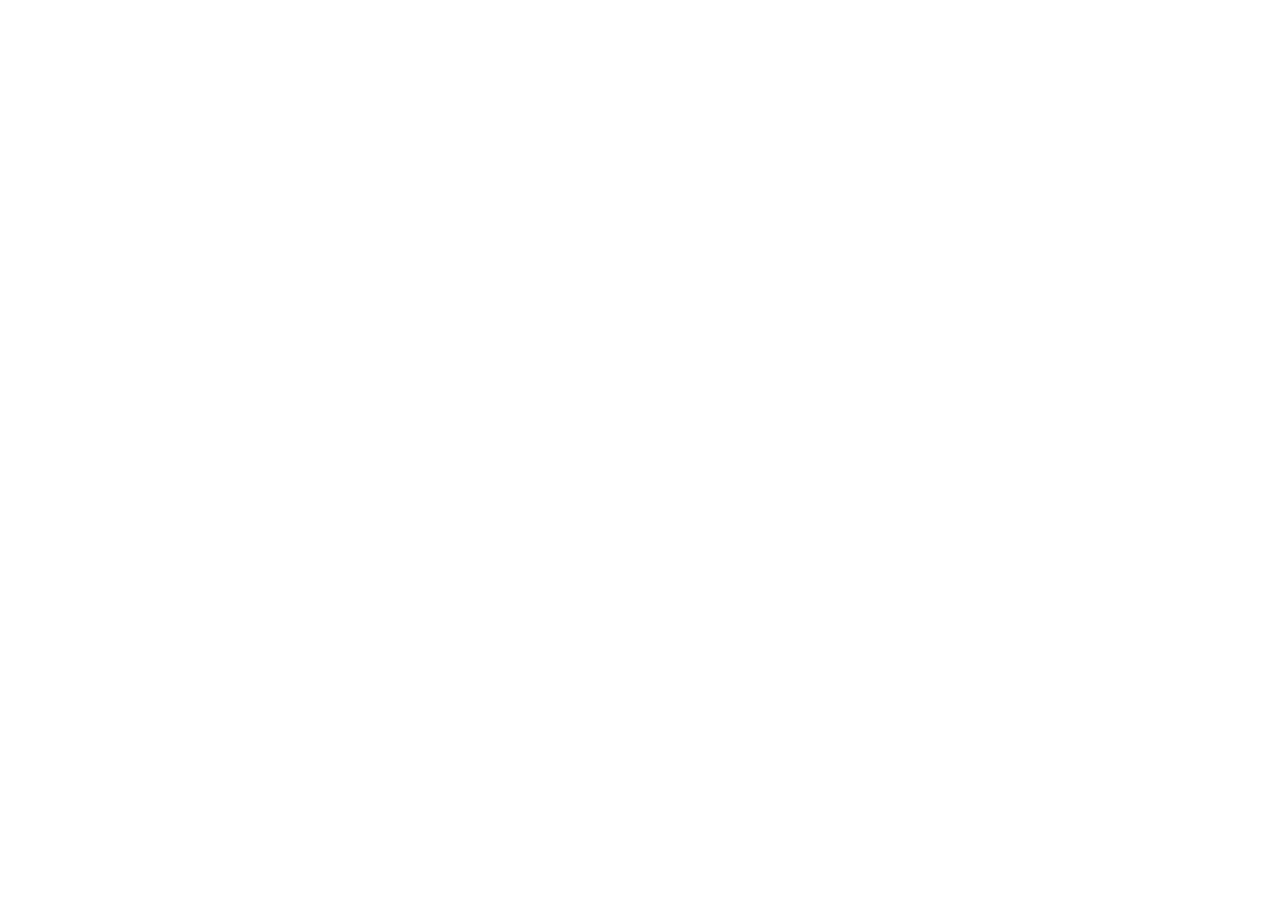
==== prosjekter.html @ 70cb468e "jeg fylte inn css arket" ====
<!DOCTYPE html>
<html lang="no">
<head>
    <meta charset="UTF-8">
    <meta name="viewport" content="width=device-width, initial-scale=1.0">
    <title>Prosjekter</title>
</head>
<body>
    
</body>
</html>
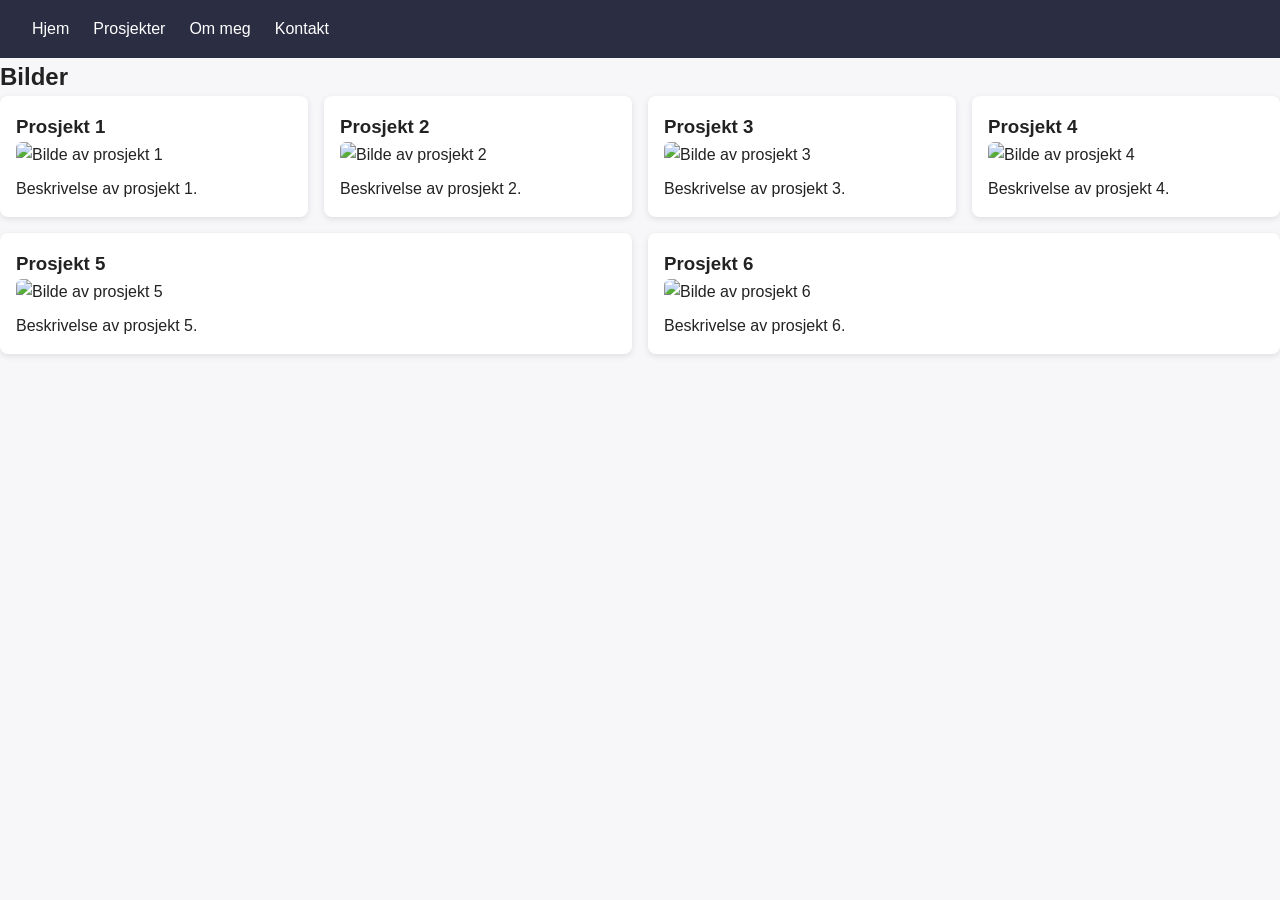
==== commit fb91d2ce: "Jeg har lagt inn bildene mine" ====
--- a/prosjekter.html
+++ b/prosjekter.html
@@ -4,8 +4,54 @@
     <meta charset="UTF-8">
     <meta name="viewport" content="width=device-width, initial-scale=1.0">
     <title>Prosjekter</title>
+<link rel="stylesheet" href="style.css">
 </head>
 <body>
-    
+    <header>
+    <nav>
+      <a href="index.html">Hjem</a>
+      <a href="prosjekter.html">Prosjekter</a>
+      <a href="index.html#om-meg">Om meg</a>
+      <a href="index.html#kontakt">Kontakt</a>
+    </nav>
+  </header>
+    <article>
+    <section id="bilder">
+    <h2>Bilder</h2>
+    <div class="kort-rad">
+        <article class="kort">
+            <h3>Prosjekt 1</h3>
+            <img src="img/uke44.matfoto.1.jpg" alt="Bilde av prosjekt 1">
+            <p>Beskrivelse av prosjekt 1.</p>
+</article>
+
+<article class="kort">
+  <h3>Prosjekt 2</h3>
+            <img src="img/uke44.matfoto.2.jpg" alt="Bilde av prosjekt 2">
+            <p>Beskrivelse av prosjekt 2.</p>
+    </article>
+
+    <article class="kort">
+  <h3>Prosjekt 3</h3>
+            <img src="img/uke44.matfoto.3.jpg" alt="Bilde av prosjekt 3">
+            <p>Beskrivelse av prosjekt 3.</p>
+    </article>
+<article class="kort">
+  <h3>Prosjekt 4</h3>
+            <img src="img/uke44.matfoto.4.jpg" alt="Bilde av prosjekt 4">
+            <p>Beskrivelse av prosjekt 4.</p>
+    </article>
+
+    <article class="kort">
+  <h3>Prosjekt 5</h3>
+            <img src="img/uke44.matfoto.5.jpg" alt="Bilde av prosjekt 5">
+            <p>Beskrivelse av prosjekt 5.</p>
+        </article>
+<article class="kort">
+  <h3>Prosjekt 6</h3>
+            <img src="img/uke44.matfoto.6.jpg" alt="Bilde av prosjekt 6">
+            <p>Beskrivelse av prosjekt 6.</p>
+    </article>
+    </section>
 </body>
 </html>
--- a/style.css
+++ b/style.css
@@ -0,0 +1,57 @@
+* {
+box-sizing: border-box;
+margin: 0;
+padding: 0;
+}
+body {
+font-family: Arial, Helvetica, sans-serif;
+line-height: 1.6;
+color: #222;
+background: #f7f7f9;
+}
+nav {
+display: flex;
+gap: 1.5rem;
+padding: 1rem 2rem;
+background: #2b2d42;
+}
+nav a {
+color: #fff;
+text-decoration: none;
+}
+nav a:hover {
+text-decoration: underline;
+}
+main {
+max-width: 900px;
+margin: 0 auto;
+padding: 2rem;
+}
+section {
+margin-bottom: 2rem;
+}
+footer {
+text-align: center;
+padding: 1rem;
+color: #666;
+}
+.kort-rad {
+  display: flex;
+  flex-wrap: wrap;
+  gap: 1rem;
+}
+
+.kort {
+  flex: 1 1 250px;
+  background: #fff;
+  padding: 1rem;
+  border-radius: 8px;
+  box-shadow: 0 2px 6px rgba(0, 0, 0, 0.1);
+}
+.kort img,
+.kort video {
+  width: 100%;
+  height: auto;
+  border-radius: 6px;
+  margin-bottom: 0.5rem;
+}
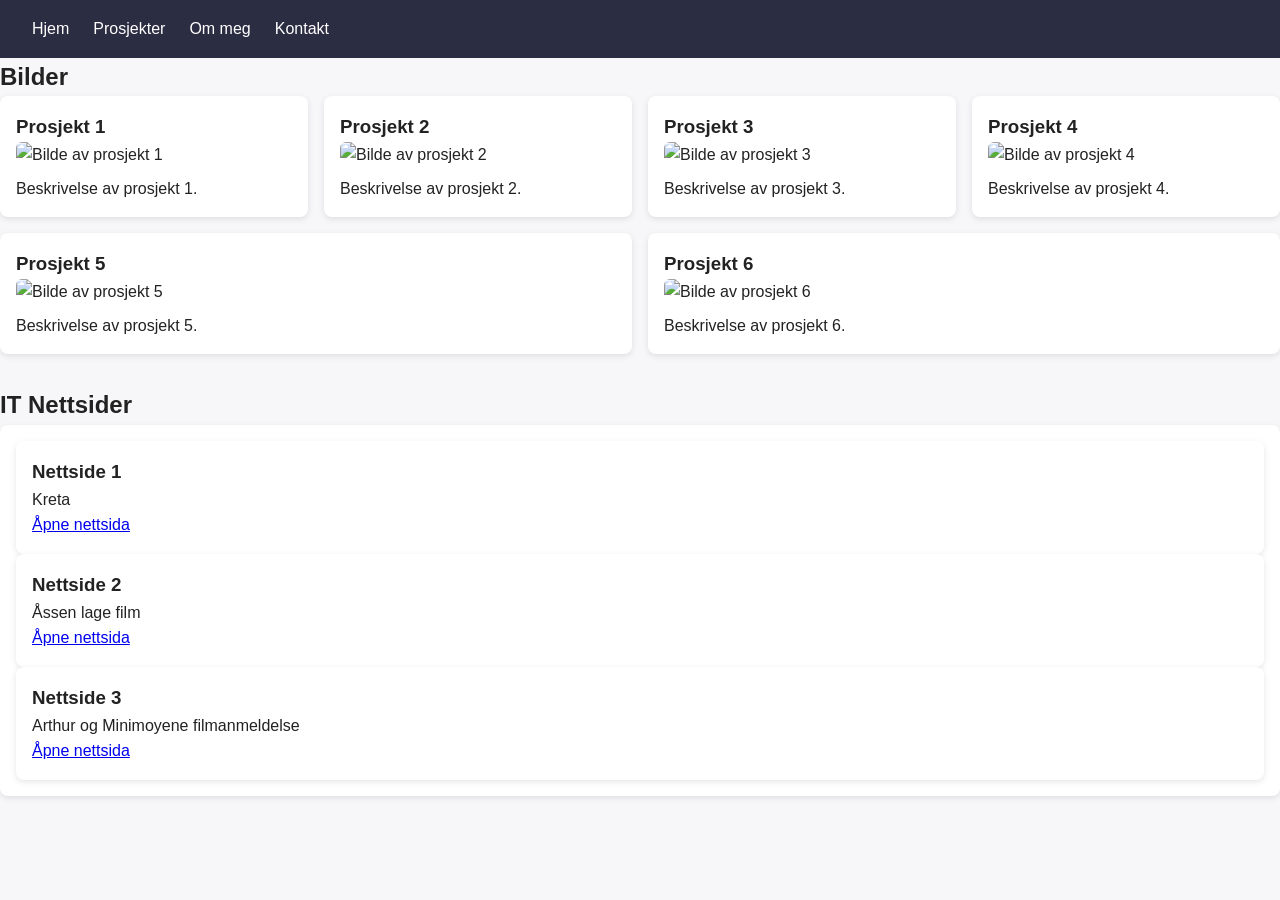
==== commit adc34790: "La til tidligere nettsider til prosjektsiden" ====
--- a/prosjekter.html
+++ b/prosjekter.html
@@ -53,5 +53,32 @@
             <p>Beskrivelse av prosjekt 6.</p>
     </article>
     </section>
+
+<section id="IT nettsider">
+    <h2>IT Nettsider</h2>
+    <div class="kort rad">
+    <article class="kort">
+        <h3>Nettside 1</h3>
+        <p>Kreta</p>
+        <a class="knapp" href="nettsider/Oppgave 1/index.html" target="_blank">Åpne nettsida</a>
+    </article>
+
+    <article class="kort">
+        <h3>Nettside 2</h3>
+        <p>Åssen lage film</p>
+        <a class="knapp" href="nettsider/Oppgave 2/index.html" target="_blank">Åpne nettsida</a>
+    </article>
+
+    <article class="kort">
+        <h3>Nettside 3</h3>
+        <p>Arthur og Minimoyene filmanmeldelse</p>
+        <a class="knapp" href="nettsider/Oppgave 3/index.html" target="_blank">Åpne nettsida</a>
+    </article>
+    
+
+    
+
+ </section>
+
 </body>
 </html>
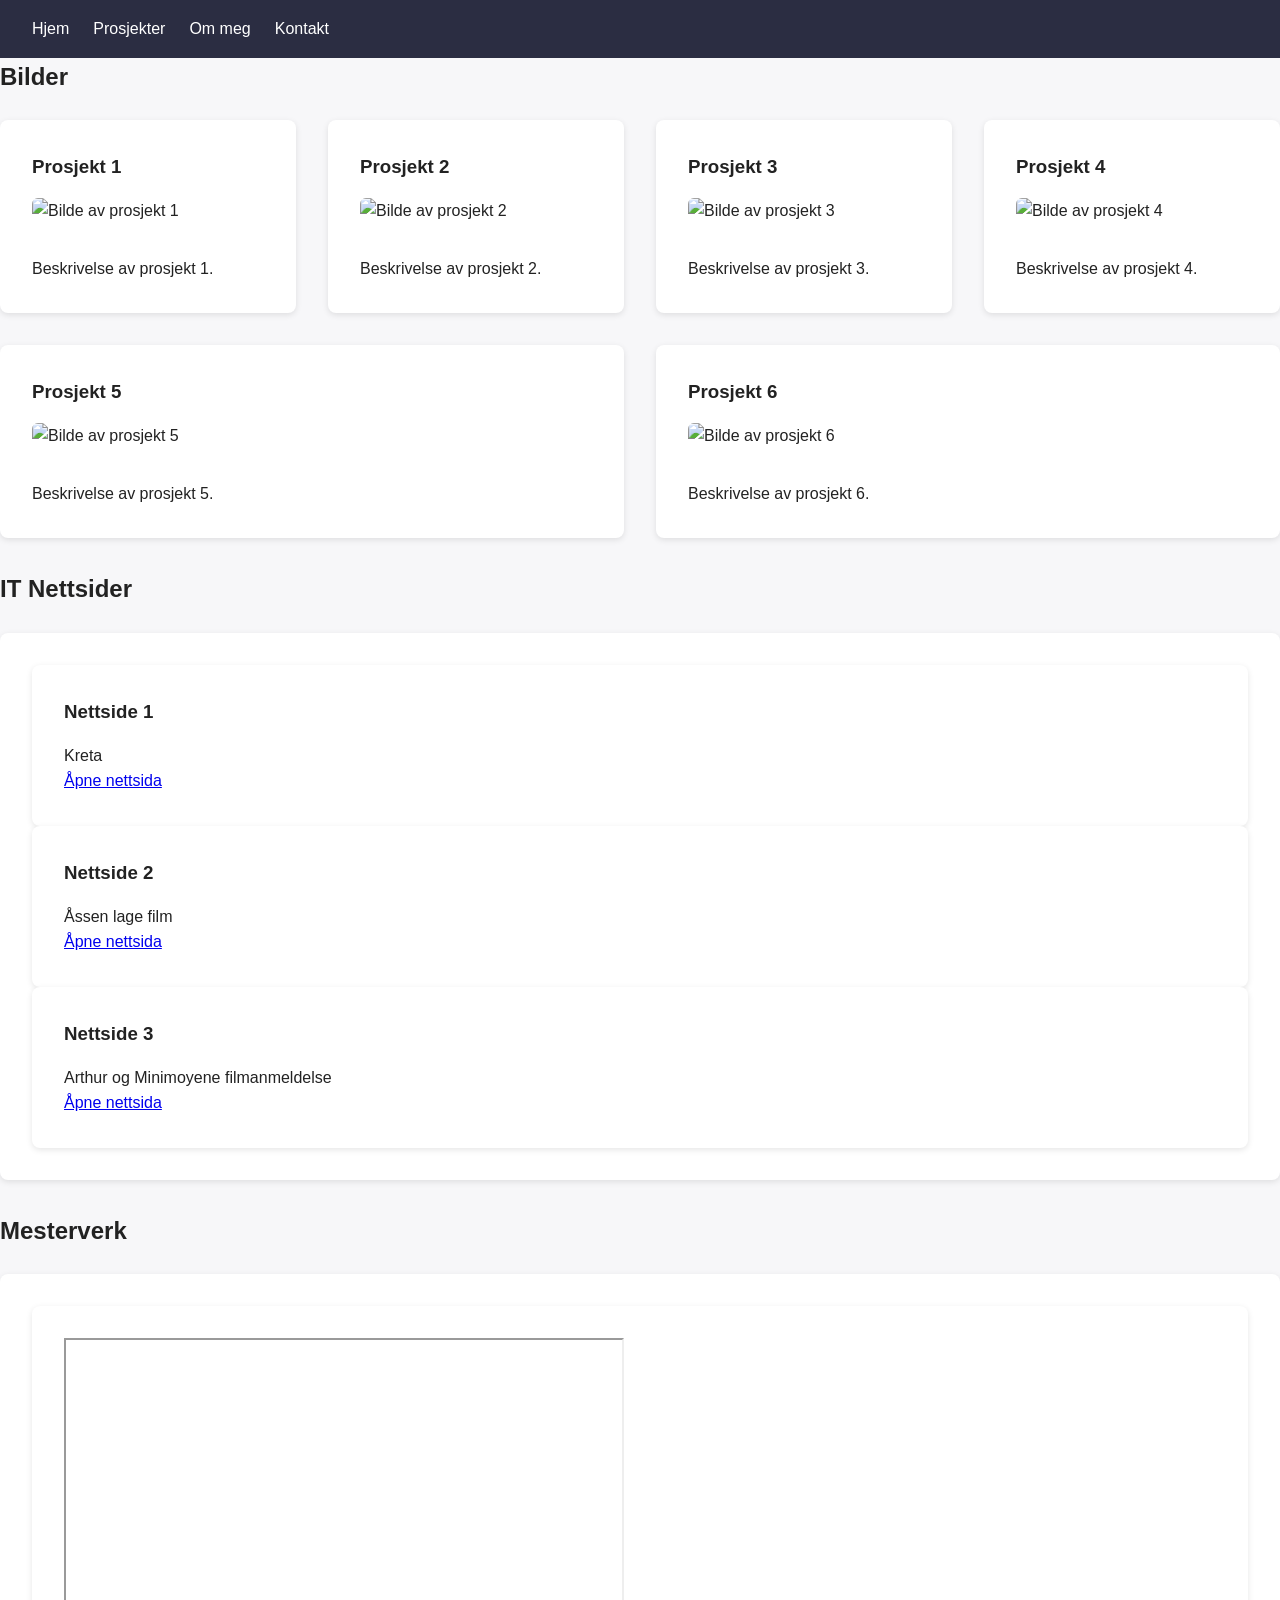
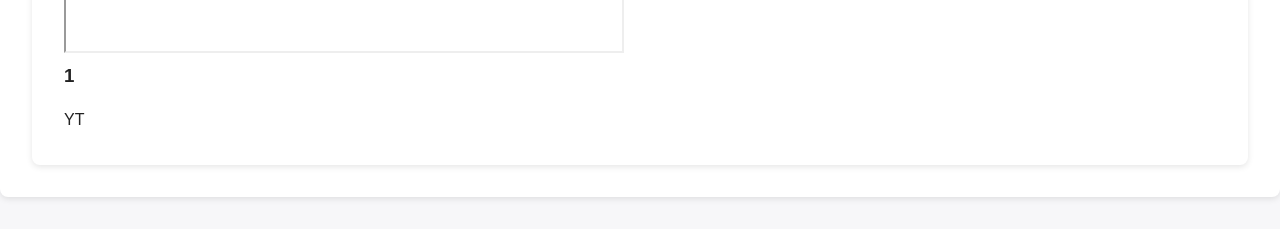
==== commit 680c2cd9: "Prøvde å ikke ha alt så tett" ====
--- a/prosjekter.html
+++ b/prosjekter.html
@@ -74,11 +74,24 @@
         <p>Arthur og Minimoyene filmanmeldelse</p>
         <a class="knapp" href="nettsider/Oppgave 3/index.html" target="_blank">Åpne nettsida</a>
     </article>
-    
+ </section>
 
-    
-
- </section>
+<section id="Videoer">
+    <h2>Mesterverk</h2>
+    <div class="kort rad">
+        <article class="kort">
+            <iframe
+              width="560"
+                height="315"
+  src="https://www.youtube.com/embed/msMr8RyHLyQ"
+                title="YouTube-video"
+   allowfullscreen>
+            </iframe>
+            <h3>1</h3>
+            <p>YT</p>
+        </article>
+    </div>
+</section>
 
 </body>
 </html>
--- a/style.css
+++ b/style.css
@@ -38,20 +38,28 @@
 .kort-rad {
   display: flex;
   flex-wrap: wrap;
-  gap: 1rem;
+  gap: 2rem;              
 }
 
 .kort {
   flex: 1 1 250px;
   background: #fff;
-  padding: 1rem;
+  padding: 2rem;         
   border-radius: 8px;
   box-shadow: 0 2px 6px rgba(0, 0, 0, 0.1);
 }
 .kort img,
 .kort video {
   width: 100%;
-  height: auto;
+  height: 220px;        
+  object-fit: cover;    
   border-radius: 6px;
-  margin-bottom: 0.5rem;
+  margin: 1rem 0;         
+}
+h1, h2 {
+  margin-bottom: 1.5rem;
+}
+
+.kort p {
+  margin-top: 1rem;
 }
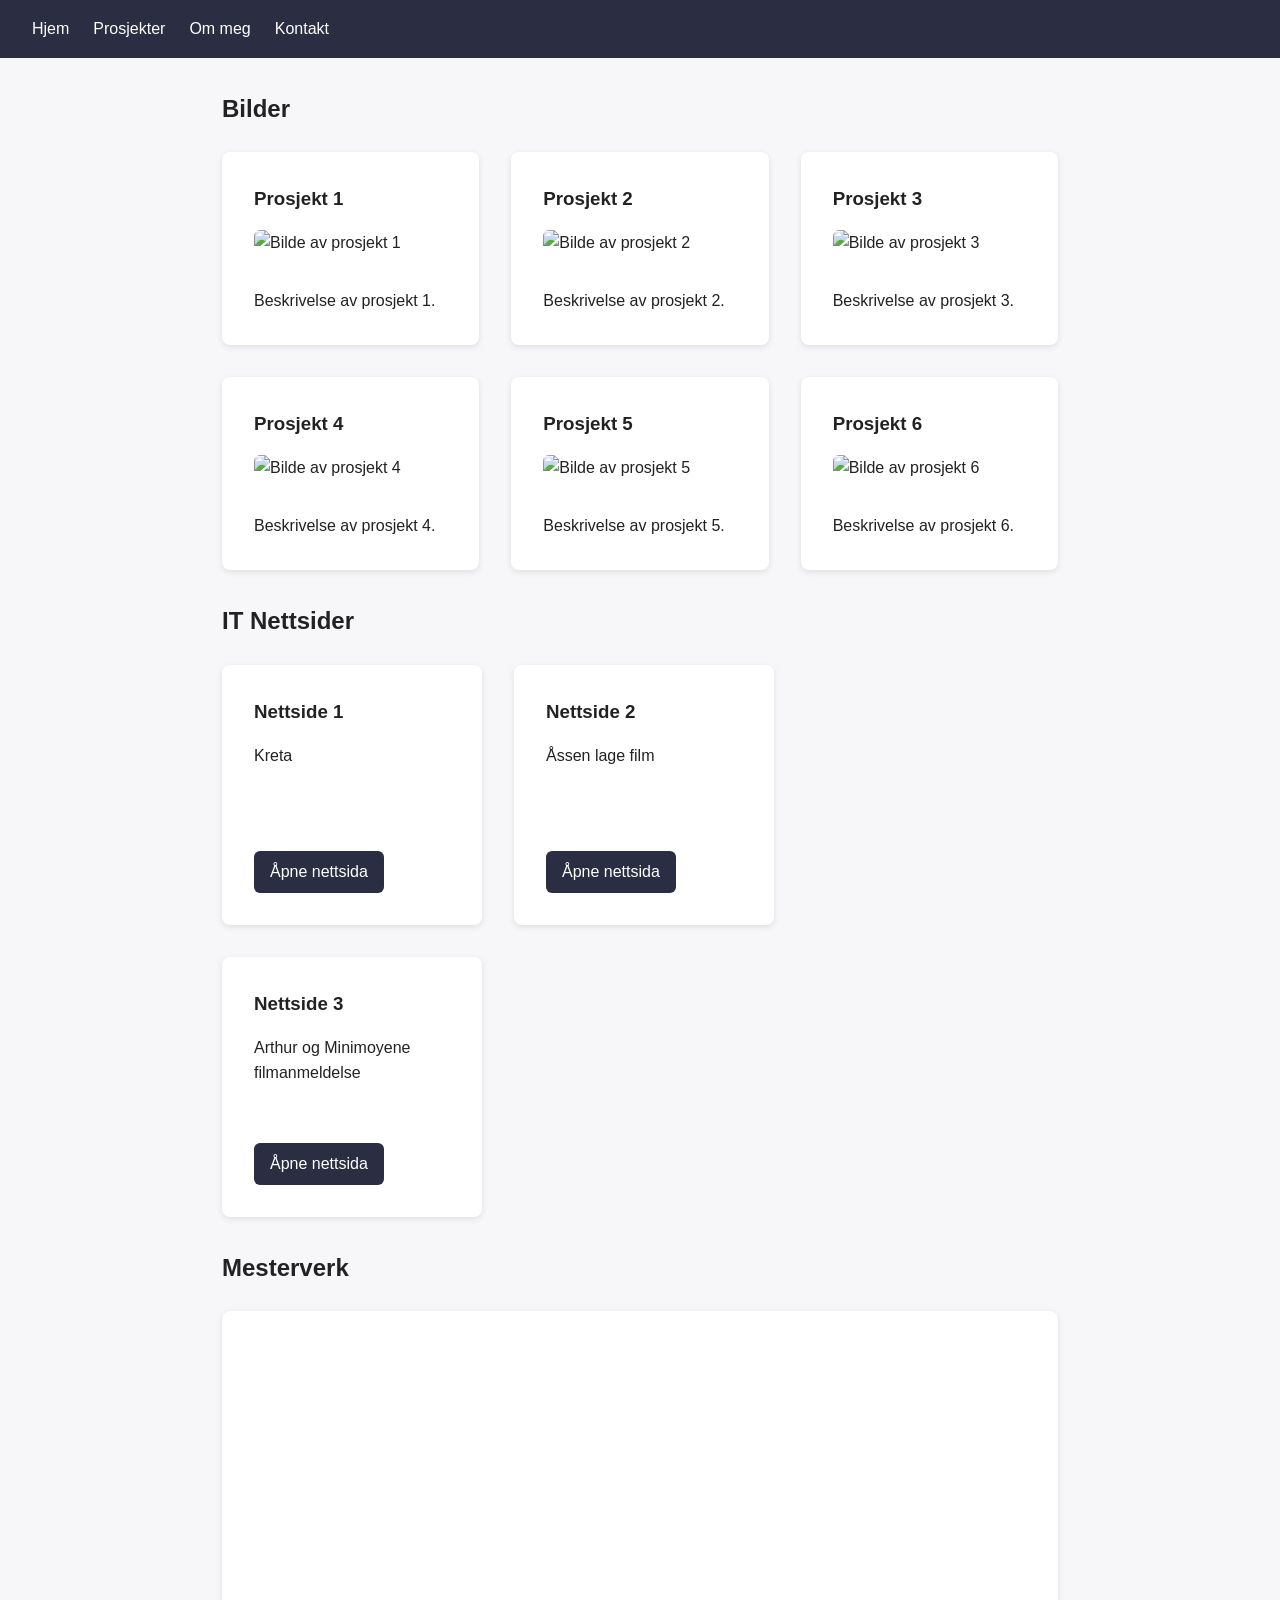
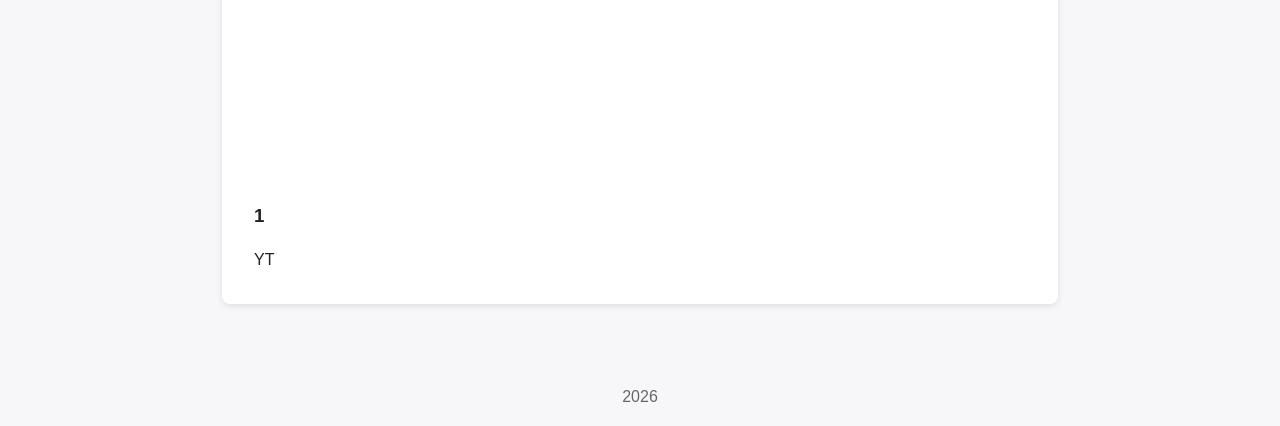
==== commit 60da91f3: "måtte endre på noen ting i koden så ikke alt ble for rotete" ====
--- a/prosjekter.html
+++ b/prosjekter.html
@@ -1,13 +1,13 @@
 <!DOCTYPE html>
 <html lang="no">
 <head>
-    <meta charset="UTF-8">
-    <meta name="viewport" content="width=device-width, initial-scale=1.0">
-    <title>Prosjekter</title>
-<link rel="stylesheet" href="style.css">
+  <meta charset="UTF-8">
+  <meta name="viewport" content="width=device-width, initial-scale=1.0">
+  <title>Prosjekter</title>
+  <link rel="stylesheet" href="style.css">
 </head>
 <body>
-    <header>
+  <header>
     <nav>
       <a href="index.html">Hjem</a>
       <a href="prosjekter.html">Prosjekter</a>
@@ -15,83 +15,96 @@
       <a href="index.html#kontakt">Kontakt</a>
     </nav>
   </header>
-    <article>
+
+  <main>
     <section id="bilder">
-    <h2>Bilder</h2>
-    <div class="kort-rad">
+      <h2>Bilder</h2>
+      <div class="kort-rad">
         <article class="kort">
-            <h3>Prosjekt 1</h3>
-            <img src="img/uke44.matfoto.1.jpg" alt="Bilde av prosjekt 1">
-            <p>Beskrivelse av prosjekt 1.</p>
-</article>
+          <h3>Prosjekt 1</h3>
+          <img src="img/uke44.matfoto.1.jpg" alt="Bilde av prosjekt 1">
+          <p>Beskrivelse av prosjekt 1.</p>
+        </article>
 
-<article class="kort">
-  <h3>Prosjekt 2</h3>
-            <img src="img/uke44.matfoto.2.jpg" alt="Bilde av prosjekt 2">
-            <p>Beskrivelse av prosjekt 2.</p>
-    </article>
+        <article class="kort">
+          <h3>Prosjekt 2</h3>
+          <img src="img/uke44.matfoto.2.jpg" alt="Bilde av prosjekt 2">
+          <p>Beskrivelse av prosjekt 2.</p>
+        </article>
 
-    <article class="kort">
-  <h3>Prosjekt 3</h3>
-            <img src="img/uke44.matfoto.3.jpg" alt="Bilde av prosjekt 3">
-            <p>Beskrivelse av prosjekt 3.</p>
-    </article>
-<article class="kort">
-  <h3>Prosjekt 4</h3>
-            <img src="img/uke44.matfoto.4.jpg" alt="Bilde av prosjekt 4">
-            <p>Beskrivelse av prosjekt 4.</p>
-    </article>
+        <article class="kort">
+          <h3>Prosjekt 3</h3>
+          <img src="img/uke44.matfoto.3.jpg" alt="Bilde av prosjekt 3">
+          <p>Beskrivelse av prosjekt 3.</p>
+        </article>
 
-    <article class="kort">
-  <h3>Prosjekt 5</h3>
-            <img src="img/uke44.matfoto.5.jpg" alt="Bilde av prosjekt 5">
-            <p>Beskrivelse av prosjekt 5.</p>
+        <article class="kort">
+          <h3>Prosjekt 4</h3>
+          <img src="img/uke44.matfoto.4.jpg" alt="Bilde av prosjekt 4">
+          <p>Beskrivelse av prosjekt 4.</p>
         </article>
-<article class="kort">
-  <h3>Prosjekt 6</h3>
-            <img src="img/uke44.matfoto.6.jpg" alt="Bilde av prosjekt 6">
-            <p>Beskrivelse av prosjekt 6.</p>
-    </article>
+
+        <article class="kort">
+          <h3>Prosjekt 5</h3>
+          <img src="img/uke44.matfoto.5.jpg" alt="Bilde av prosjekt 5">
+          <p>Beskrivelse av prosjekt 5.</p>
+        </article>
+
+        <article class="kort">
+          <h3>Prosjekt 6</h3>
+          <img src="img/uke44.matfoto.6.jpg" alt="Bilde av prosjekt 6">
+          <p>Beskrivelse av prosjekt 6.</p>
+        </article>
+      </div>
     </section>
 
-<section id="IT nettsider">
-    <h2>IT Nettsider</h2>
-    <div class="kort rad">
-    <article class="kort">
-        <h3>Nettside 1</h3>
-        <p>Kreta</p>
-        <a class="knapp" href="nettsider/Oppgave 1/index.html" target="_blank">Åpne nettsida</a>
-    </article>
+    <section id="it-nettsider">
+      <h2>IT Nettsider</h2>
+      <div class="kort-rad">
+        <article class="kort kort-kvadrat">
+          <div>
+            <h3>Nettside 1</h3>
+            <p>Kreta</p>
+          </div>
+          <a class="knapp" href="nettsider/Oppgave 1/index.html" target="_blank">Åpne nettsida</a>
+        </article>
 
-    <article class="kort">
-        <h3>Nettside 2</h3>
-        <p>Åssen lage film</p>
-        <a class="knapp" href="nettsider/Oppgave 2/index.html" target="_blank">Åpne nettsida</a>
-    </article>
+        <article class="kort kort-kvadrat">
+          <div>
+            <h3>Nettside 2</h3>
+            <p>Åssen lage film</p>
+          </div>
+          <a class="knapp" href="nettsider/Oppgave 2/index.html" target="_blank">Åpne nettsida</a>
+        </article>
 
-    <article class="kort">
-        <h3>Nettside 3</h3>
-        <p>Arthur og Minimoyene filmanmeldelse</p>
-        <a class="knapp" href="nettsider/Oppgave 3/index.html" target="_blank">Åpne nettsida</a>
-    </article>
- </section>
+        <article class="kort kort-kvadrat">
+          <div>
+            <h3>Nettside 3</h3>
+            <p>Arthur og Minimoyene filmanmeldelse</p>
+          </div>
+          <a class="knapp" href="nettsider/Oppgave 3/index.html" target="_blank">Åpne nettsida</a>
+        </article>
+      </div>
+    </section>
 
-<section id="Videoer">
-    <h2>Mesterverk</h2>
-    <div class="kort rad">
-        <article class="kort">
-            <iframe
-              width="560"
-                height="315"
-  src="https://www.youtube.com/embed/msMr8RyHLyQ"
-                title="YouTube-video"
-   allowfullscreen>
-            </iframe>
-            <h3>1</h3>
-            <p>YT</p>
+    <section id="videoer">
+      <h2>Mesterverk</h2>
+      <div class="kort-rad">
+        <article class="kort video-kort">
+          <iframe
+            src="https://www.youtube.com/embed/msMr8RyHLyQ"
+            title="YouTube-video"
+            allowfullscreen>
+          </iframe>
+          <h3>1</h3>
+          <p>YT</p>
         </article>
-    </div>
-</section>
+      </div>
+    </section>
+  </main>
 
+  <footer>
+    <p>2026</p>
+  </footer>
 </body>
 </html>
--- a/style.css
+++ b/style.css
@@ -1,65 +1,108 @@
 * {
-box-sizing: border-box;
-margin: 0;
-padding: 0;
+  box-sizing: border-box;
+  margin: 0;
+  padding: 0;
 }
+
 body {
-font-family: Arial, Helvetica, sans-serif;
-line-height: 1.6;
-color: #222;
-background: #f7f7f9;
+  font-family: Arial, Helvetica, sans-serif;
+  line-height: 1.6;
+  color: #222;
+  background: #f7f7f9;
 }
+
 nav {
-display: flex;
-gap: 1.5rem;
-padding: 1rem 2rem;
-background: #2b2d42;
+  display: flex;
+  gap: 1.5rem;
+  padding: 1rem 2rem;
+  background: #2b2d42;
 }
+
 nav a {
-color: #fff;
-text-decoration: none;
+  color: #fff;
+  text-decoration: none;
 }
+
 nav a:hover {
-text-decoration: underline;
+  text-decoration: underline;
 }
+
 main {
-max-width: 900px;
-margin: 0 auto;
-padding: 2rem;
+  max-width: 900px;
+  margin: 0 auto;
+  padding: 2rem;
 }
+
 section {
-margin-bottom: 2rem;
+  margin-bottom: 2rem;
 }
+
 footer {
-text-align: center;
-padding: 1rem;
-color: #666;
+  text-align: center;
+  padding: 1rem;
+  color: #666;
 }
+
+h1, h2 {
+  margin-bottom: 1.5rem;
+}
+
 .kort-rad {
   display: flex;
   flex-wrap: wrap;
-  gap: 2rem;              
+  gap: 2rem;
 }
 
 .kort {
   flex: 1 1 250px;
   background: #fff;
-  padding: 2rem;         
+  padding: 2rem;
   border-radius: 8px;
   box-shadow: 0 2px 6px rgba(0, 0, 0, 0.1);
 }
+
 .kort img,
 .kort video {
   width: 100%;
-  height: 220px;        
-  object-fit: cover;    
+  height: 220px;
+  object-fit: cover;
   border-radius: 6px;
-  margin: 1rem 0;         
-}
-h1, h2 {
-  margin-bottom: 1.5rem;
+  margin: 1rem 0;
 }
 
 .kort p {
   margin-top: 1rem;
+}
+
+.kort-kvadrat {
+  flex: 0 1 260px;
+  aspect-ratio: 1 / 1;
+  display: flex;
+  flex-direction: column;
+  justify-content: space-between;
+}
+
+.knapp {
+  align-self: flex-start;
+  padding: 0.5rem 1rem;
+  background: #2b2d42;
+  color: #fff;
+  text-decoration: none;
+  border-radius: 6px;
+}
+
+.knapp:hover {
+  background: #44476b;
+}
+
+.video-kort {
+  flex: 1 1 100%;
+}
+
+.video-kort iframe {
+  width: 100%;
+  aspect-ratio: 16 / 9;
+  border: 0;
+  border-radius: 6px;
+  margin-bottom: 1rem;
 }
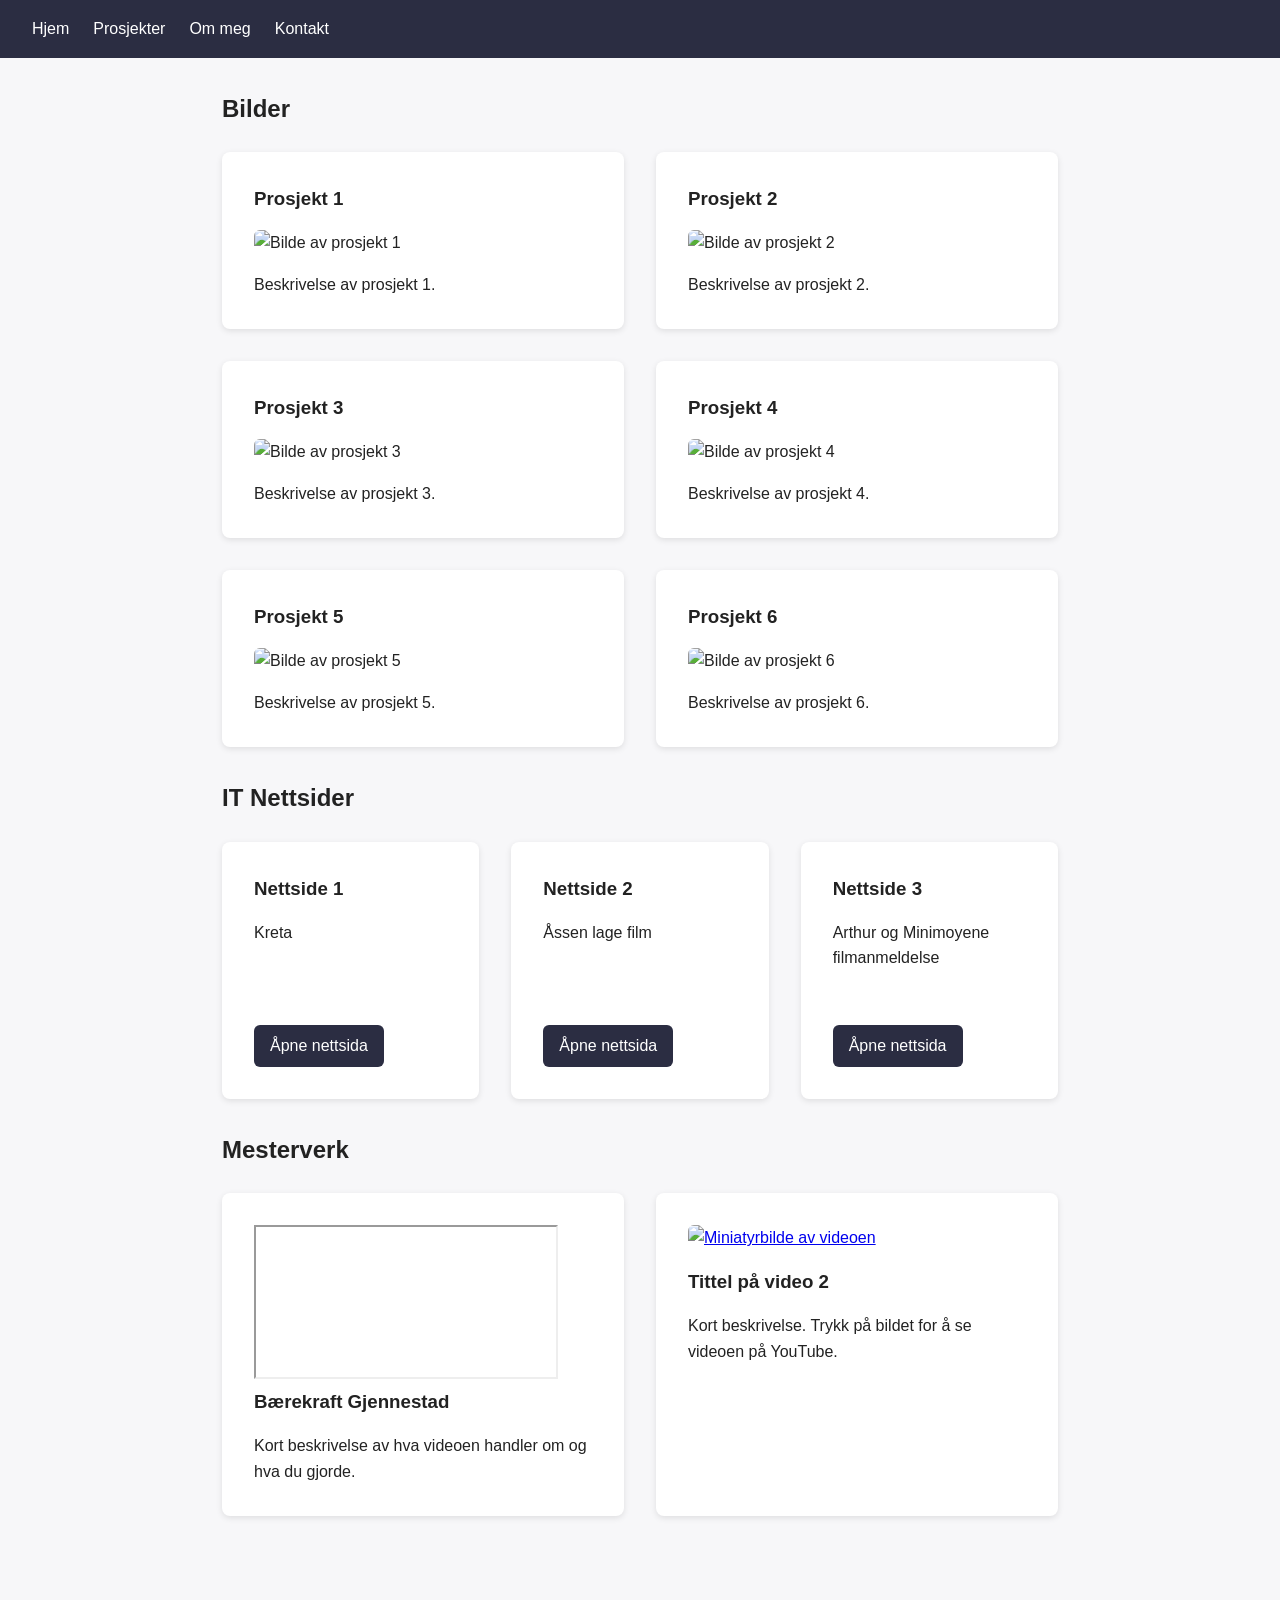
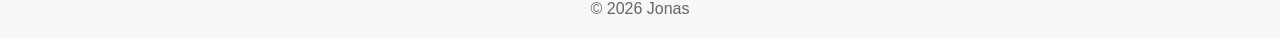
==== commit 6b439527: "Rydder og  videodelen på prosjekter" ====
--- a/prosjekter.html
+++ b/prosjekter.html
@@ -87,24 +87,34 @@
       </div>
     </section>
 
-    <section id="videoer">
-      <h2>Mesterverk</h2>
-      <div class="kort-rad">
-        <article class="kort video-kort">
-          <iframe
-            src="https://www.youtube.com/embed/msMr8RyHLyQ"
-            title="YouTube-video"
-            allowfullscreen>
-          </iframe>
-          <h3>1</h3>
-          <p>YT</p>
-        </article>
-      </div>
-    </section>
+   <section id="videoer">
+  <h2>Mesterverk</h2>
+  <div class="kort-rad">
+
+    <article class="kort video-kort">
+      <iframe
+        src="https://www.youtube.com/embed/msMr8RyHLyQ"
+        title= "Bærekraft Gjennestad, Soilsteaming og solceller"
+        allowfullscreen>
+      </iframe>
+      <h3>Bærekraft Gjennestad</h3>
+      <p>Kort beskrivelse av hva videoen handler om og hva du gjorde.</p>
+    </article>
+
+    <article class="kort video-kort">
+      <a href="https://youtu.be/0J5RmFmsmwQ" target="_blank">
+        <img src="https://img.youtube.com/vi/0J5RmFmsmwQ/hqdefault.jpg" alt="Miniatyrbilde av videoen">
+      </a>
+      <h3>Tittel på video 2</h3>
+      <p>Kort beskrivelse. Trykk på bildet for å se videoen på YouTube.</p>
+    </article>
+
+  </div>
+</section>
   </main>
 
   <footer>
-    <p>2026</p>
+    <p>© 2026 Jonas</p>
   </footer>
 </body>
 </html>
--- a/style.css
+++ b/style.css
@@ -64,10 +64,10 @@
 .kort img,
 .kort video {
   width: 100%;
-  height: 220px;
+  aspect-ratio: 4 / 3;     
   object-fit: cover;
   border-radius: 6px;
-  margin: 1rem 0;
+  margin: 1rem 0 0;        
 }
 
 .kort p {
@@ -96,13 +96,25 @@
 }
 
 .video-kort {
-  flex: 1 1 100%;
+  flex: 1 1 380px;
 }
 
-.video-kort iframe {
+.video-kort img {
   width: 100%;
   aspect-ratio: 16 / 9;
-  border: 0;
-  border-radius: 6px;
-  margin-bottom: 1rem;
+  object-fit: cover;
+  margin: 0 0 1rem;
+}
+
+#bilder .kort {
+  flex: 1 1 360px;          
+}
+
+.kort-kvadrat {
+  flex: 1 1 220px;
+  max-width: 270px;       
+  aspect-ratio: 1 / 1;
+  display: flex;
+  flex-direction: column;
+  justify-content: space-between;
 }
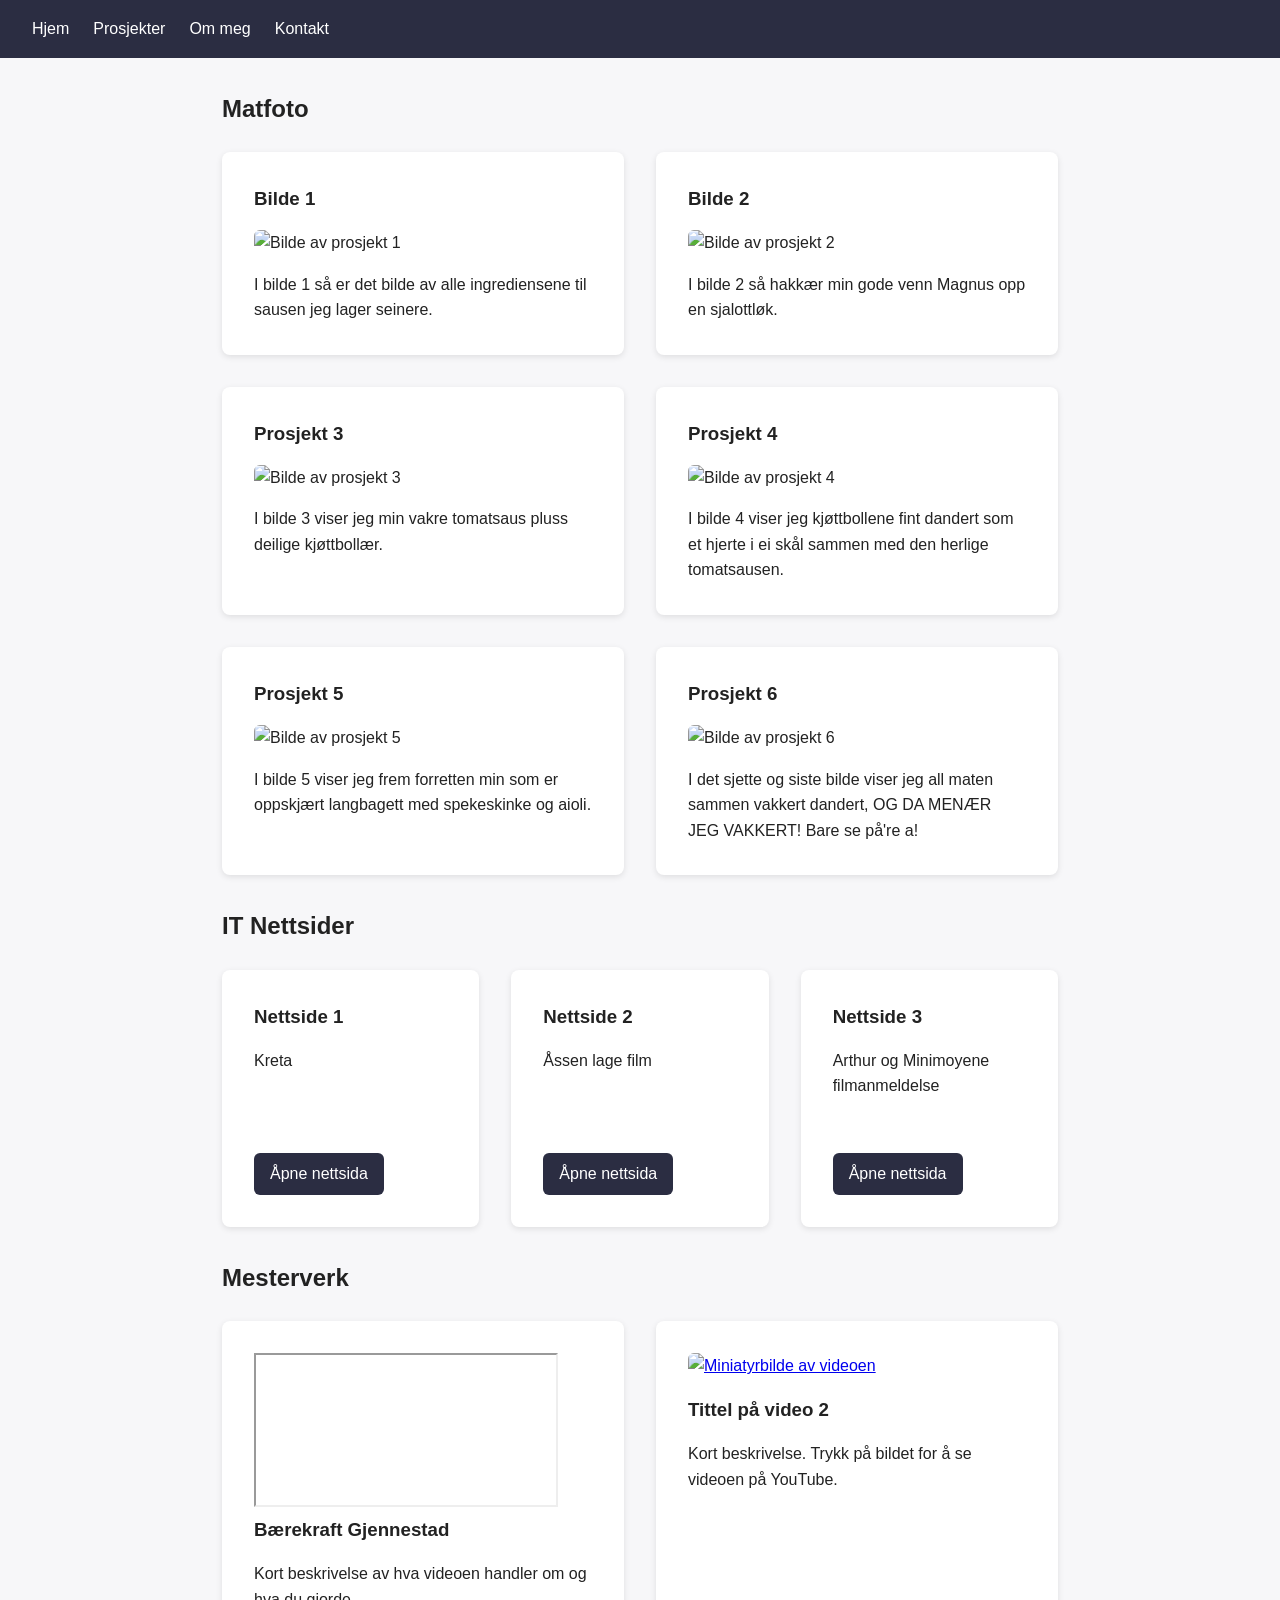
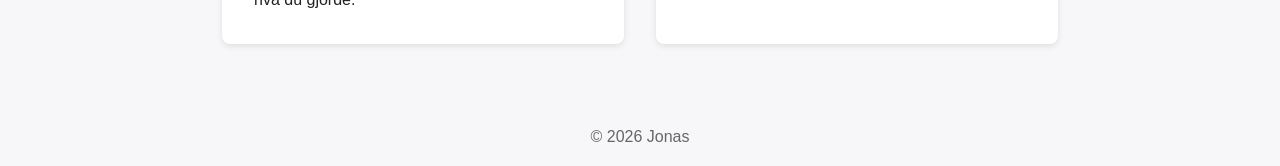
==== commit 3104b229: "Fyller ut beskrivelser" ====
--- a/prosjekter.html
+++ b/prosjekter.html
@@ -18,42 +18,42 @@
 
   <main>
     <section id="bilder">
-      <h2>Bilder</h2>
+      <h2>Matfoto</h2>
       <div class="kort-rad">
         <article class="kort">
-          <h3>Prosjekt 1</h3>
+          <h3>Bilde 1</h3>
           <img src="img/uke44.matfoto.1.jpg" alt="Bilde av prosjekt 1">
-          <p>Beskrivelse av prosjekt 1.</p>
+          <p>I bilde 1 så er det bilde av alle ingrediensene til sausen jeg lager seinere.</p>
         </article>
 
         <article class="kort">
-          <h3>Prosjekt 2</h3>
+          <h3>Bilde 2</h3>
           <img src="img/uke44.matfoto.2.jpg" alt="Bilde av prosjekt 2">
-          <p>Beskrivelse av prosjekt 2.</p>
+          <p>I bilde 2 så hakkær min gode venn Magnus opp en sjalottløk.</p>
         </article>
 
         <article class="kort">
           <h3>Prosjekt 3</h3>
           <img src="img/uke44.matfoto.3.jpg" alt="Bilde av prosjekt 3">
-          <p>Beskrivelse av prosjekt 3.</p>
+          <p>I bilde 3 viser jeg min vakre tomatsaus pluss deilige kjøttbollær.</p>
         </article>
 
         <article class="kort">
           <h3>Prosjekt 4</h3>
           <img src="img/uke44.matfoto.4.jpg" alt="Bilde av prosjekt 4">
-          <p>Beskrivelse av prosjekt 4.</p>
+          <p>I bilde 4 viser jeg kjøttbollene fint dandert som et hjerte i ei skål sammen med den herlige tomatsausen.</p>
         </article>
 
         <article class="kort">
           <h3>Prosjekt 5</h3>
           <img src="img/uke44.matfoto.5.jpg" alt="Bilde av prosjekt 5">
-          <p>Beskrivelse av prosjekt 5.</p>
+          <p>I bilde 5 viser jeg frem forretten min som er oppskjært langbagett med spekeskinke og aioli.</p>
         </article>
 
         <article class="kort">
           <h3>Prosjekt 6</h3>
           <img src="img/uke44.matfoto.6.jpg" alt="Bilde av prosjekt 6">
-          <p>Beskrivelse av prosjekt 6.</p>
+          <p>I det sjette og siste bilde viser jeg all maten sammen vakkert dandert, OG DA MENÆR JEG VAKKERT! Bare se på're a!</p>
         </article>
       </div>
     </section>
--- a/style.css
+++ b/style.css
@@ -53,6 +53,9 @@
   gap: 2rem;
 }
 
+.kort img {
+  aspect-ratio: 3 / 2;
+}
 .kort {
   flex: 1 1 250px;
   background: #fff;
@@ -99,7 +102,7 @@
   flex: 1 1 380px;
 }
 
-.video-kort img {
+.kort.video-kort img {
   width: 100%;
   aspect-ratio: 16 / 9;
   object-fit: cover;
@@ -117,4 +120,25 @@
   display: flex;
   flex-direction: column;
   justify-content: space-between;
+}
+.video-kort a {
+  display: block;
+}
+
+.video-kort img {
+  transition: transform 0.2s ease, filter 0.2s ease;
+}
+
+.video-kort a:hover img {
+  transform: scale(1.02);
+  filter: brightness(0.85);
+}
+
+.kort {
+  transition: transform 0.2s ease, box-shadow 0.2s ease;
+}
+
+.kort:hover {
+  transform: translateY(-4px);
+  box-shadow: 0 6px 14px rgba(0, 0, 0, 0.15);
 }
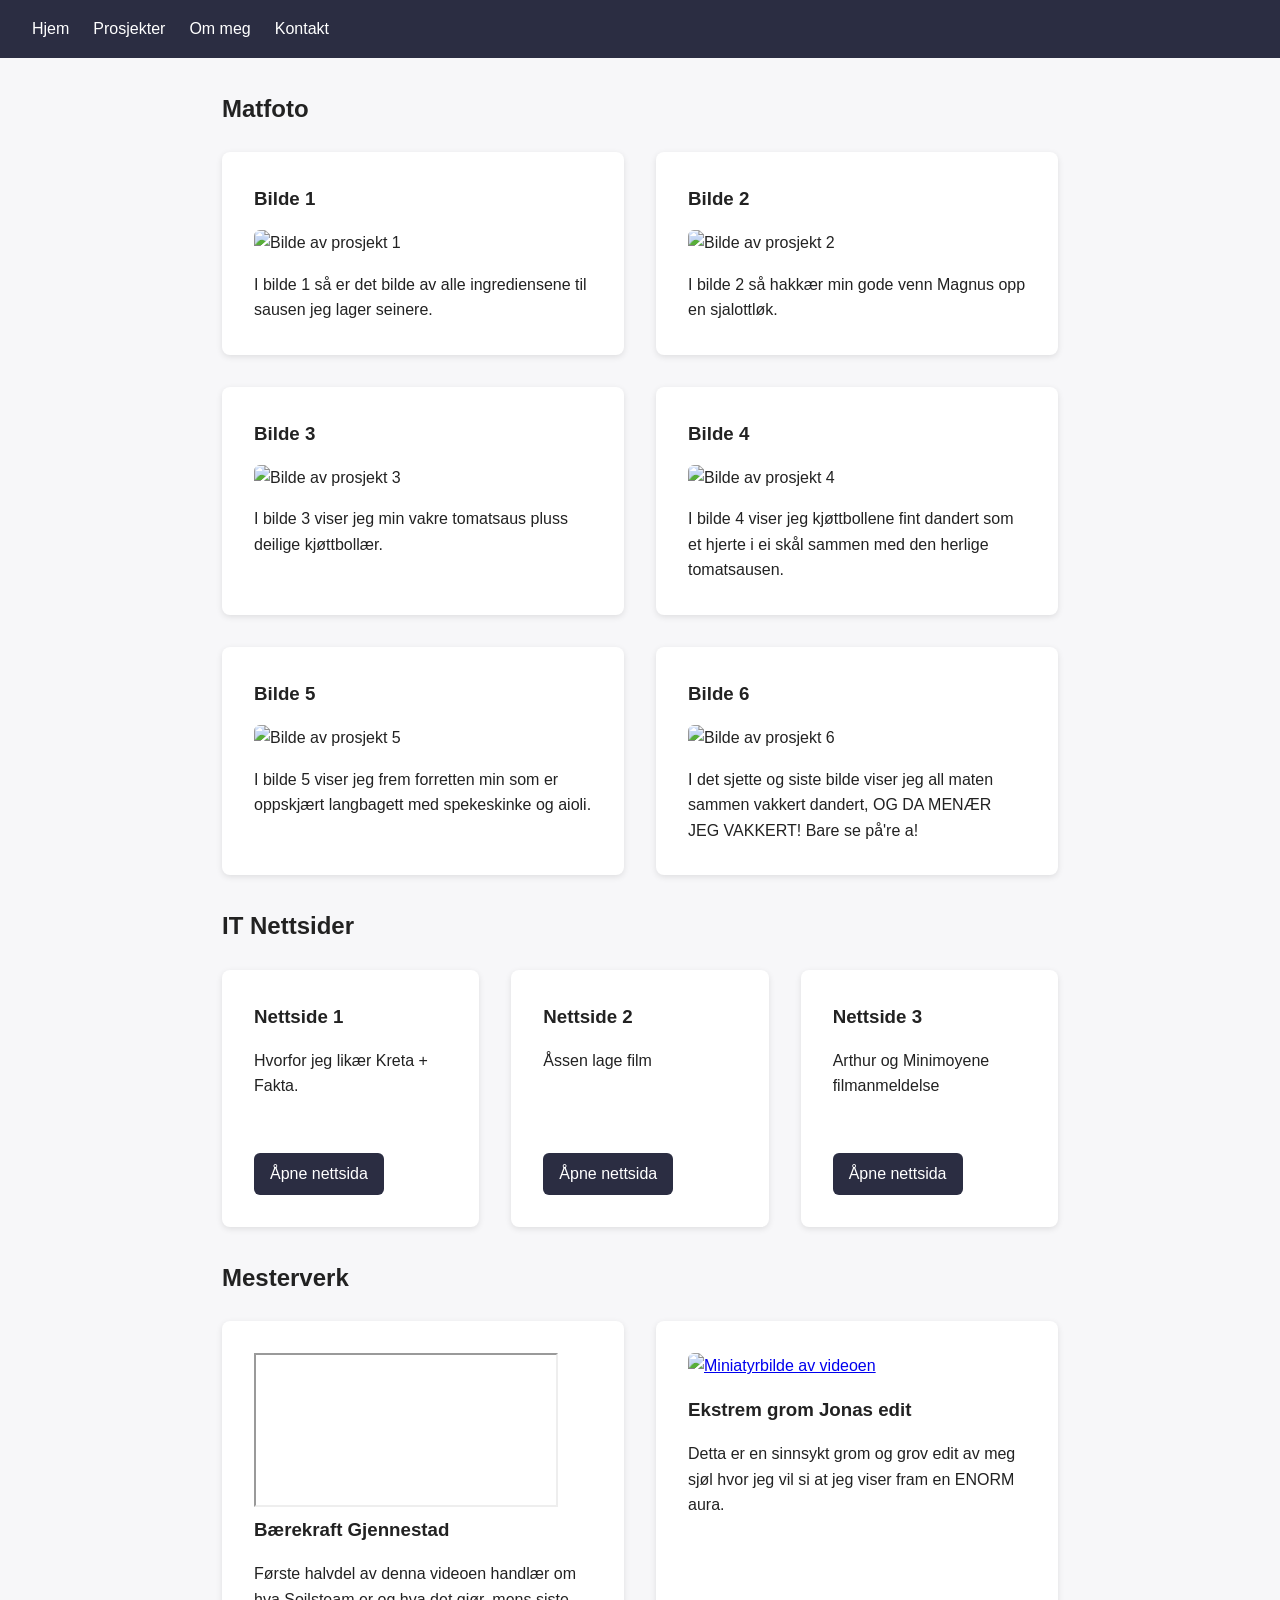
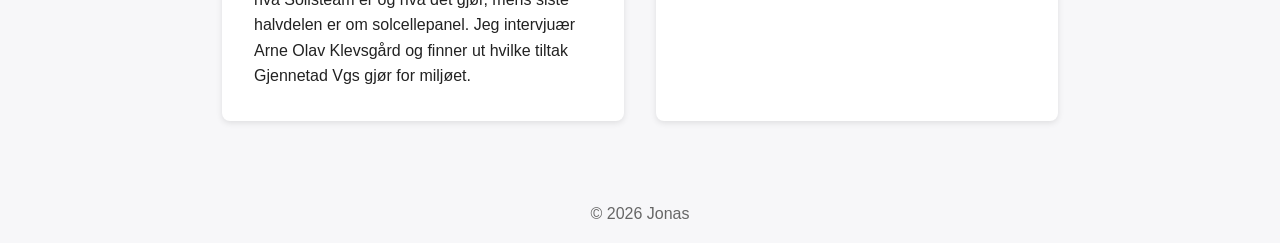
==== commit 76c6f1c7: "fylte ut de siste endringene i beskrivelsene" ====
--- a/prosjekter.html
+++ b/prosjekter.html
@@ -1,11 +1,13 @@
 <!DOCTYPE html>
 <html lang="no">
+
 <head>
   <meta charset="UTF-8">
   <meta name="viewport" content="width=device-width, initial-scale=1.0">
   <title>Prosjekter</title>
   <link rel="stylesheet" href="style.css">
 </head>
+
 <body>
   <header>
     <nav>
@@ -33,27 +35,29 @@
         </article>
 
         <article class="kort">
-          <h3>Prosjekt 3</h3>
+          <h3>Bilde 3</h3>
           <img src="img/uke44.matfoto.3.jpg" alt="Bilde av prosjekt 3">
           <p>I bilde 3 viser jeg min vakre tomatsaus pluss deilige kjøttbollær.</p>
         </article>
 
         <article class="kort">
-          <h3>Prosjekt 4</h3>
+          <h3>Bilde 4</h3>
           <img src="img/uke44.matfoto.4.jpg" alt="Bilde av prosjekt 4">
-          <p>I bilde 4 viser jeg kjøttbollene fint dandert som et hjerte i ei skål sammen med den herlige tomatsausen.</p>
+          <p>I bilde 4 viser jeg kjøttbollene fint dandert som et hjerte i ei skål sammen med den herlige tomatsausen.
+          </p>
         </article>
 
         <article class="kort">
-          <h3>Prosjekt 5</h3>
+          <h3>Bilde 5</h3>
           <img src="img/uke44.matfoto.5.jpg" alt="Bilde av prosjekt 5">
           <p>I bilde 5 viser jeg frem forretten min som er oppskjært langbagett med spekeskinke og aioli.</p>
         </article>
 
         <article class="kort">
-          <h3>Prosjekt 6</h3>
+          <h3>Bilde 6</h3>
           <img src="img/uke44.matfoto.6.jpg" alt="Bilde av prosjekt 6">
-          <p>I det sjette og siste bilde viser jeg all maten sammen vakkert dandert, OG DA MENÆR JEG VAKKERT! Bare se på're a!</p>
+          <p>I det sjette og siste bilde viser jeg all maten sammen vakkert dandert, OG DA MENÆR JEG VAKKERT! Bare se
+            på're a!</p>
         </article>
       </div>
     </section>
@@ -64,7 +68,7 @@
         <article class="kort kort-kvadrat">
           <div>
             <h3>Nettside 1</h3>
-            <p>Kreta</p>
+            <p>Hvorfor jeg likær Kreta + Fakta.</p>
           </div>
           <a class="knapp" href="nettsider/Oppgave 1/index.html" target="_blank">Åpne nettsida</a>
         </article>
@@ -87,34 +91,35 @@
       </div>
     </section>
 
-   <section id="videoer">
-  <h2>Mesterverk</h2>
-  <div class="kort-rad">
+    <section id="videoer">
+      <h2>Mesterverk</h2>
+      <div class="kort-rad">
 
-    <article class="kort video-kort">
-      <iframe
-        src="https://www.youtube.com/embed/msMr8RyHLyQ"
-        title= "Bærekraft Gjennestad, Soilsteaming og solceller"
-        allowfullscreen>
-      </iframe>
-      <h3>Bærekraft Gjennestad</h3>
-      <p>Kort beskrivelse av hva videoen handler om og hva du gjorde.</p>
-    </article>
+        <article class="kort video-kort">
+          <iframe src="https://www.youtube.com/embed/msMr8RyHLyQ"
+            title="Bærekraft Gjennestad, Soilsteaming og solceller" allowfullscreen>
+          </iframe>
+          <h3>Bærekraft Gjennestad</h3>
+          <p>Første halvdel av denna videoen handlær om hva Soilsteam er og hva det gjør, mens siste halvdelen er om
+            solcellepanel. Jeg intervjuær Arne Olav Klevsgård og finner ut hvilke tiltak Gjennetad Vgs gjør for miljøet.
+          </p>
+        </article>
 
-    <article class="kort video-kort">
-      <a href="https://youtu.be/0J5RmFmsmwQ" target="_blank">
-        <img src="https://img.youtube.com/vi/0J5RmFmsmwQ/hqdefault.jpg" alt="Miniatyrbilde av videoen">
-      </a>
-      <h3>Tittel på video 2</h3>
-      <p>Kort beskrivelse. Trykk på bildet for å se videoen på YouTube.</p>
-    </article>
+        <article class="kort video-kort">
+          <a href="https://youtu.be/0J5RmFmsmwQ" target="_blank">
+            <img src="https://img.youtube.com/vi/0J5RmFmsmwQ/hqdefault.jpg" alt="Miniatyrbilde av videoen">
+          </a>
+          <h3>Ekstrem grom Jonas edit</h3>
+          <p>Detta er en sinnsykt grom og grov edit av meg sjøl hvor jeg vil si at jeg viser fram en ENORM aura.</p>
+        </article>
 
-  </div>
-</section>
+      </div>
+    </section>
   </main>
 
   <footer>
     <p>© 2026 Jonas</p>
   </footer>
 </body>
+
 </html>
